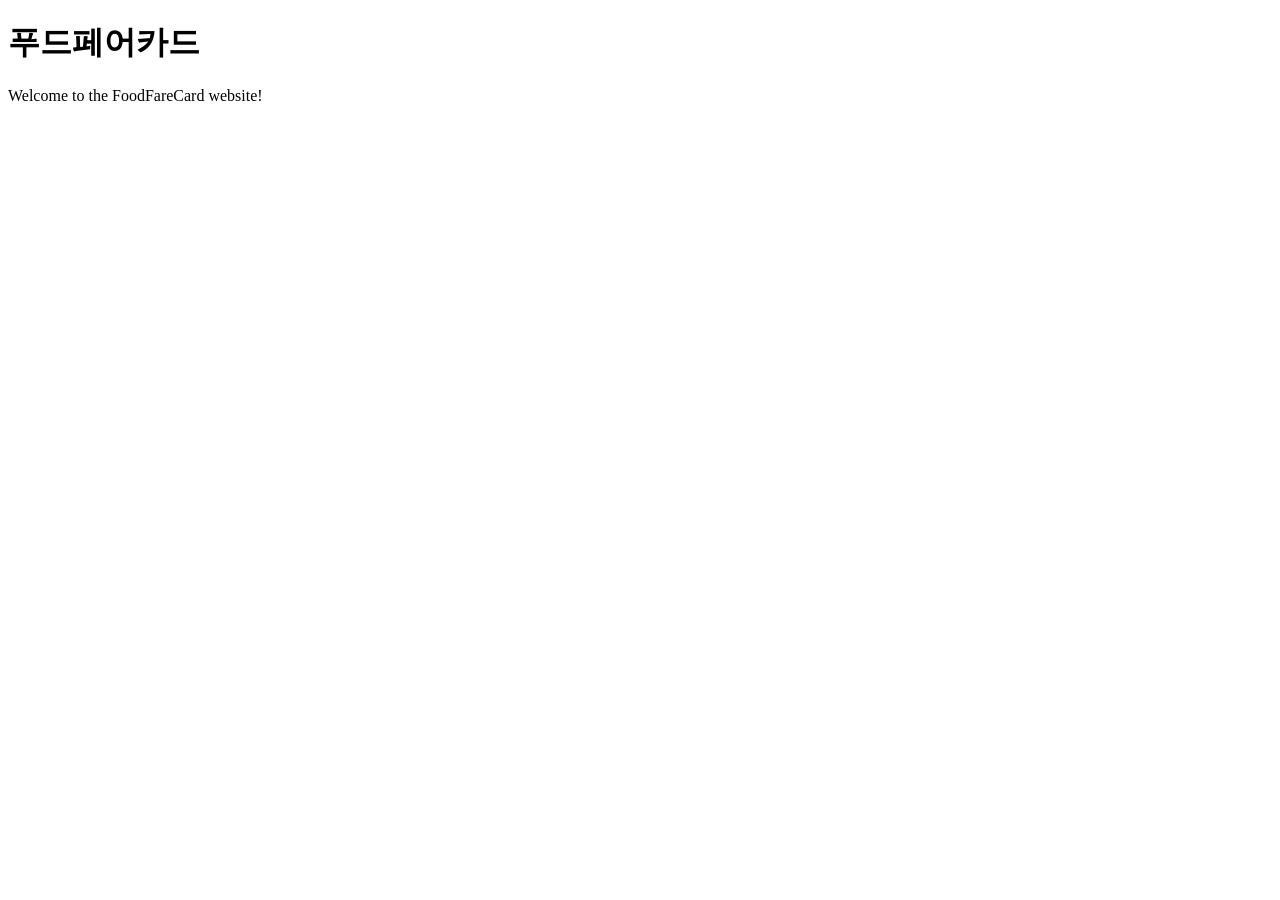
==== index.html @ 702ae9c9 "Add initial HTML structure for Mukbang Food Town" ====
<!DOCTYPE html>
<html lang="en">
<head>
  <meta charset="UTF-8">
  <meta name="viewport" content="width=device-width, initial-scale=1.0">
  <title>Mukbang Food Town</title>
</head>

<body>
  <h1>푸드페어카드</h1>
  <p>Welcome to the FoodFareCard website!</p>
</body>
</html>
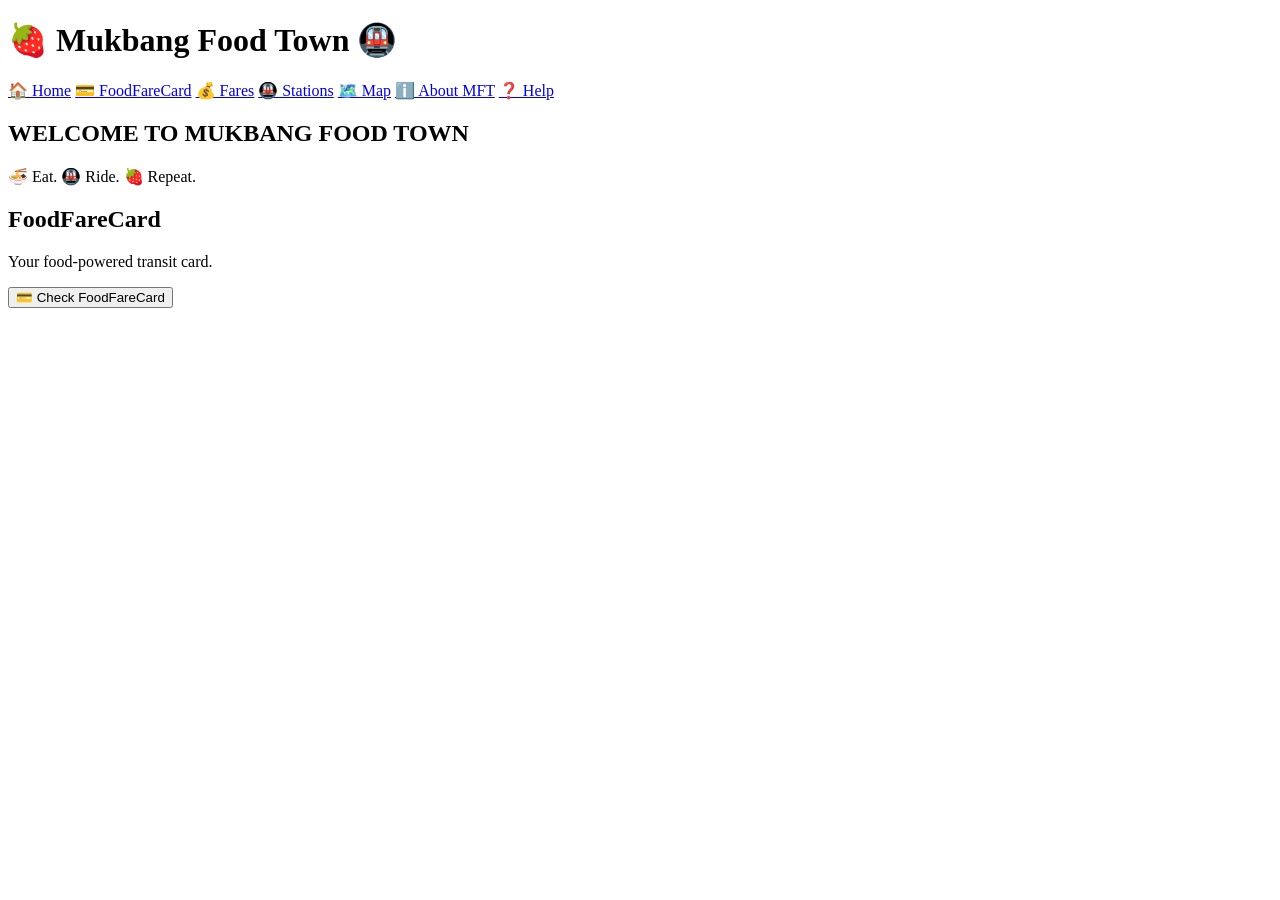
==== commit b7edf98c: "Revise index.html structure and content" ====
--- a/index.html
+++ b/index.html
@@ -1,13 +1,38 @@
 <!DOCTYPE html>
 <html lang="en">
 <head>
-  <meta charset="UTF-8">
-  <meta name="viewport" content="width=device-width, initial-scale=1.0">
-  <title>Mukbang Food Town</title>
+    <meta charset="UTF-8">
+    <meta name="viewport" content="width=device-width, initial-scale=1.0">
+    <title>Mukbang Food Town</title>
 </head>
 
 <body>
-  <h1>푸드페어카드</h1>
-  <p>Welcome to the FoodFareCard website!</p>
+
+    <header>
+        <h1>🍓 Mukbang Food Town 🚇</h1>
+
+        <nav>
+            <a href="#">🏠 Home</a>
+            <a href="#">💳 FoodFareCard</a>
+            <a href="#">💰 Fares</a>
+            <a href="#">🚇 Stations</a>
+            <a href="#">🗺️ Map</a>
+            <a href="#">ℹ️ About MFT</a>
+            <a href="#">❓ Help</a>
+        </nav>
+    </header>
+
+    <main>
+        <h2>WELCOME TO MUKBANG FOOD TOWN</h2>
+
+        <p>🍜 Eat. 🚇 Ride. 🍓 Repeat.</p>
+
+        <section>
+            <h2>FoodFareCard</h2>
+            <p>Your food-powered transit card.</p>
+            <button>💳 Check FoodFareCard</button>
+        </section>
+    </main>
+
 </body>
 </html>
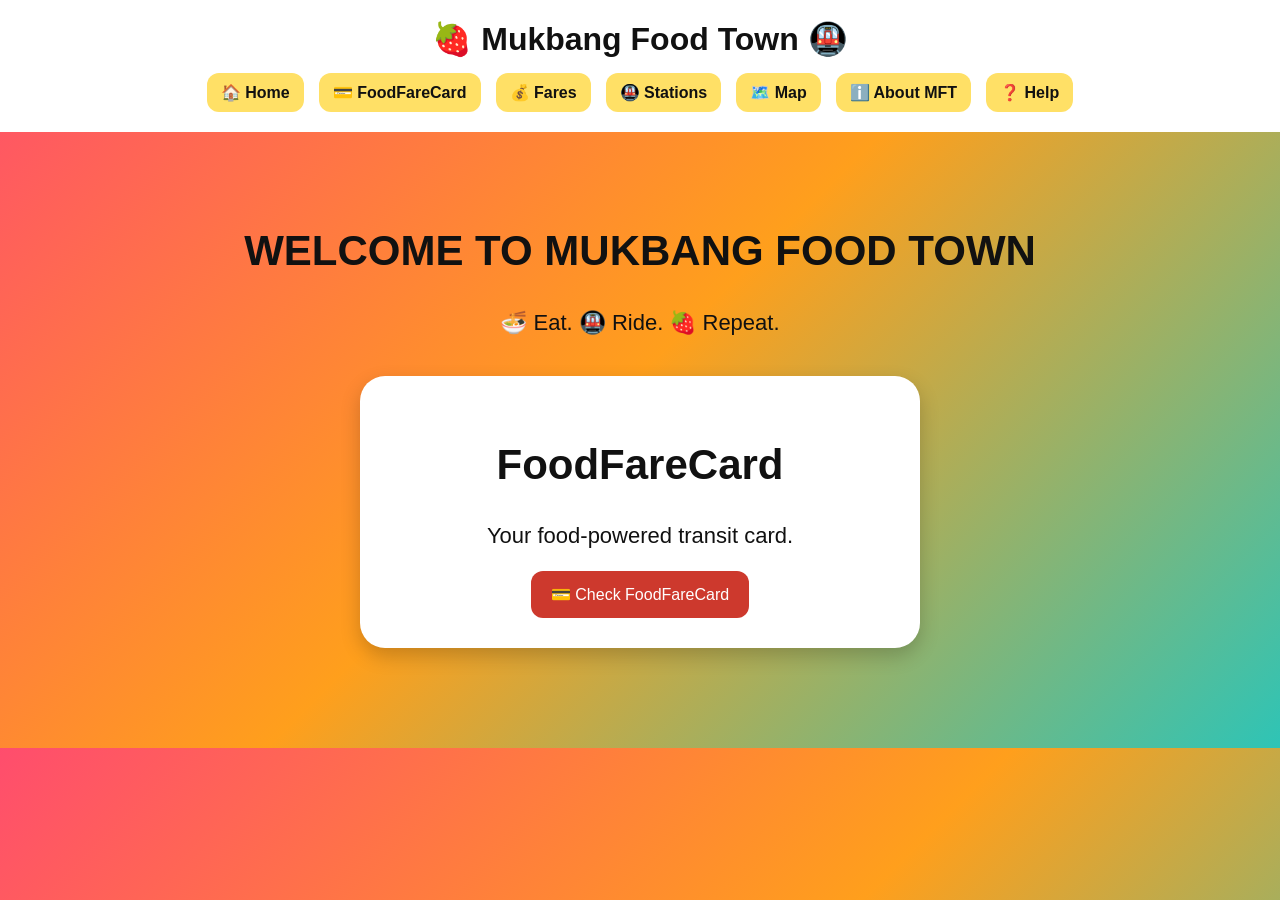
==== commit 72486c0b: "Correct closing tag for head in index.html Fix missing closing tag for head element." ====
--- a/index.html
+++ b/index.html
@@ -4,6 +4,7 @@
     <meta charset="UTF-8">
     <meta name="viewport" content="width=device-width, initial-scale=1.0">
     <title>Mukbang Food Town</title>
+    <link rel="stylesheet" href="style.css">
 </head>
 
 <body>
@@ -31,6 +32,7 @@
             <h2>FoodFareCard</h2>
             <p>Your food-powered transit card.</p>
             <button>💳 Check FoodFareCard</button>
+            
         </section>
     </main>
 
--- a/style.css
+++ b/style.css
@@ -0,0 +1,69 @@
+body {
+    margin: 0;
+    font-family: Arial, sans-serif;
+    background: linear-gradient(135deg, #ff4d6d, #ff9f1c, #2ec4b6);
+    color: #111;
+}
+
+header {
+    background: white;
+    padding: 20px;
+    text-align: center;
+}
+
+h1 {
+    margin: 0 0 15px;
+    font-size: 32px;
+}
+
+nav {
+    display: flex;
+    justify-content: center;
+    gap: 15px;
+    flex-wrap: wrap;
+}
+
+nav a {
+    text-decoration: none;
+    color: #111;
+    font-weight: bold;
+    padding: 10px 14px;
+    border-radius: 12px;
+    background: #ffe066;
+}
+
+main {
+    text-align: center;
+    padding: 60px 20px;
+}
+
+main h2 {
+    font-size: 42px;
+}
+
+main p {
+    font-size: 22px;
+}
+
+section {
+    background: white;
+    max-width: 500px;
+    margin: 40px auto;
+    padding: 30px;
+    border-radius: 25px;
+    box-shadow: 0 8px 20px rgba(0, 0, 0, 0.2);
+}
+
+button {
+    background: #cd392d;
+    color: white;
+    border: none;
+    padding: 14px 20px;
+    border-radius: 12px;
+    font-size: 16px;
+    cursor: pointer;
+}
+
+button:hover {
+    transform: scale(1.05);
+}
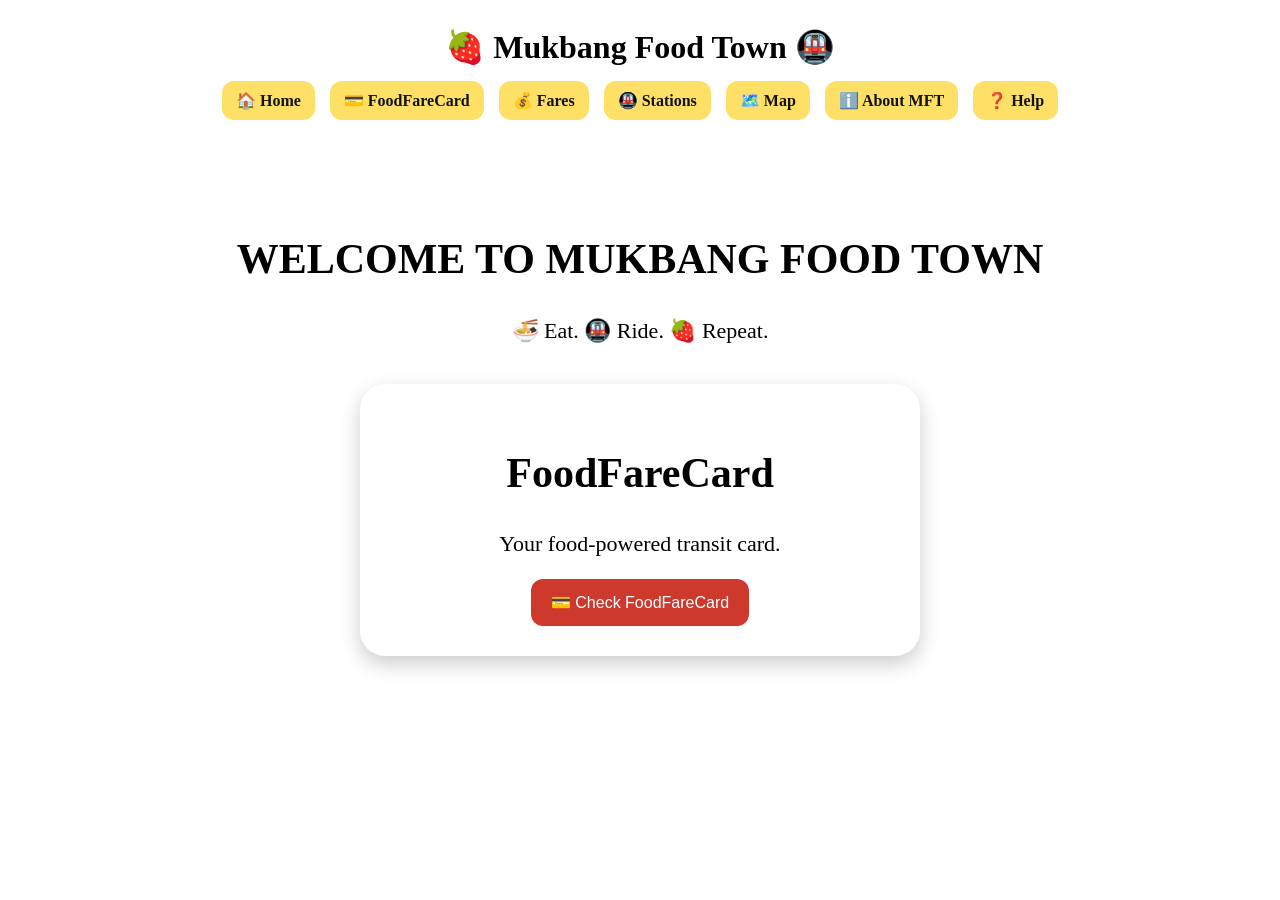
==== commit 3405dcd1: "Change button to link for FoodFareCard" ====
--- a/index.html
+++ b/index.html
@@ -31,7 +31,9 @@
         <section>
             <h2>FoodFareCard</h2>
             <p>Your food-powered transit card.</p>
-            <button>💳 Check FoodFareCard</button>
+            <a href="foodfarecard.html">
+    <button>💳 Check FoodFareCard</button>
+</a>
             
         </section>
     </main>
--- a/style.css
+++ b/style.css
@@ -1,5 +1,5 @@
-body {
-    margin: 0;
+body {body {
+ margin: 0;
     font-family: Arial, sans-serif;
     background: linear-gradient(135deg, #ff4d6d, #ff9f1c, #2ec4b6);
     color: #111;
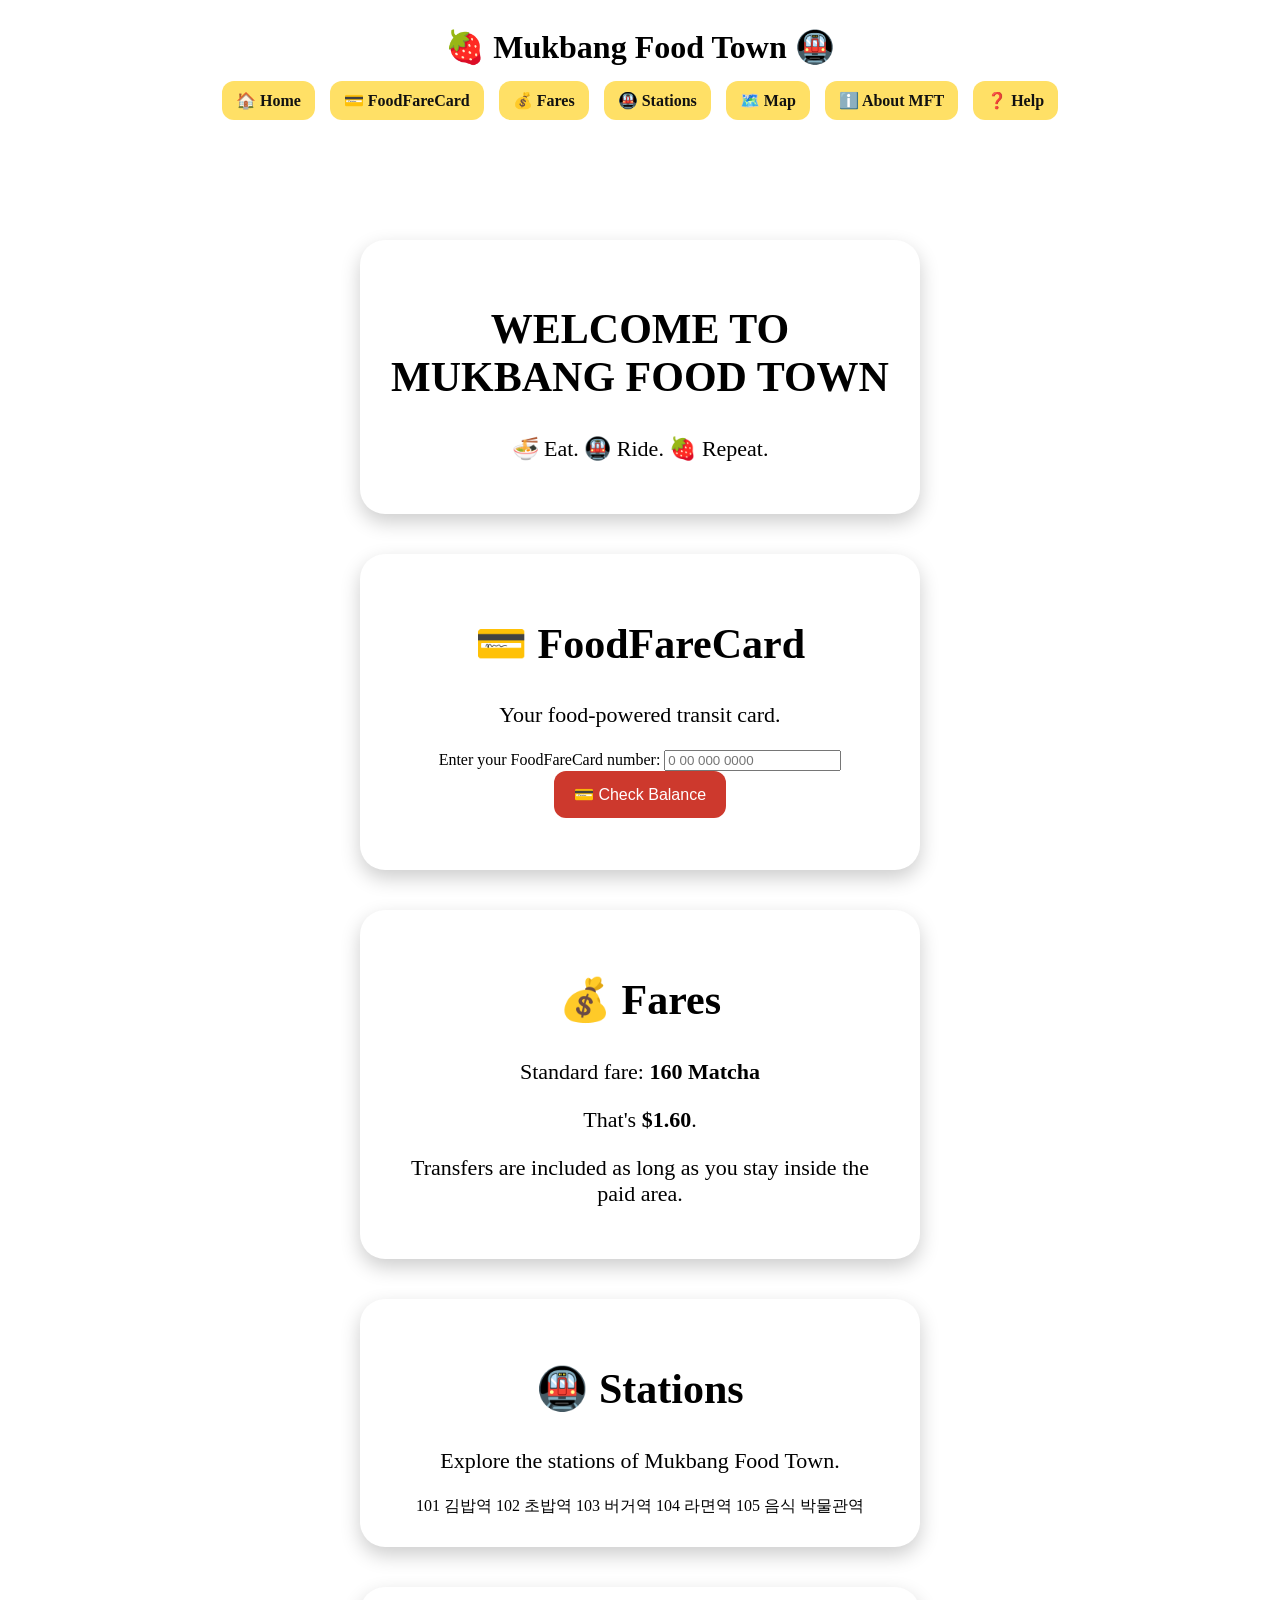
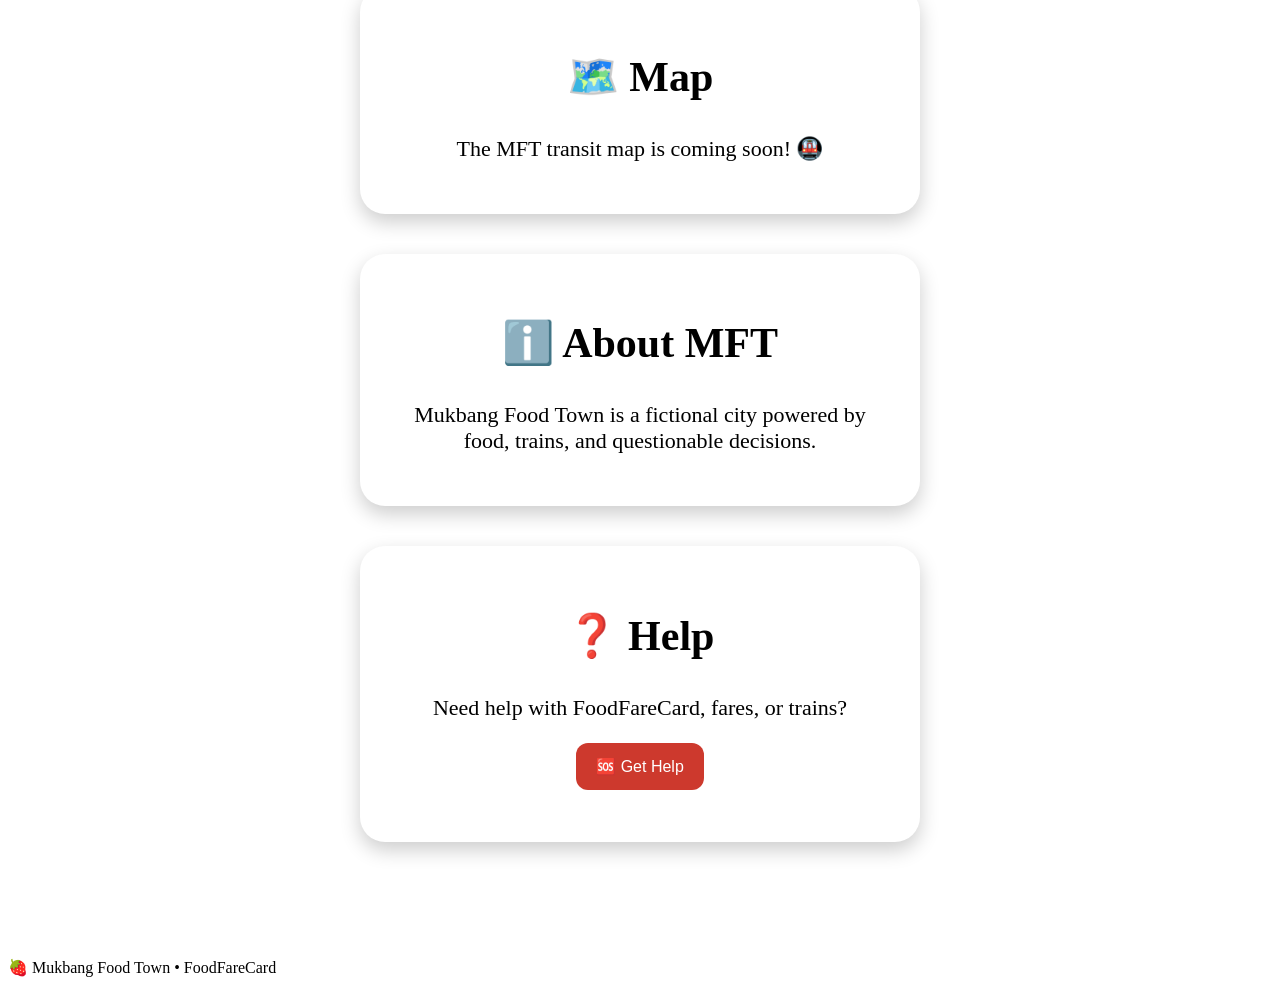
==== commit ff0049e0: "Refactor index.html with section IDs and classes" ====
--- a/index.html
+++ b/index.html
@@ -1,42 +1,187 @@
 <!DOCTYPE html>
 <html lang="en">
+
 <head>
     <meta charset="UTF-8">
     <meta name="viewport" content="width=device-width, initial-scale=1.0">
+
     <title>Mukbang Food Town</title>
+
     <link rel="stylesheet" href="style.css">
 </head>
 
 <body>
 
-    <header>
+    <header class="topbar">
+
         <h1>🍓 Mukbang Food Town 🚇</h1>
 
         <nav>
-            <a href="#">🏠 Home</a>
-            <a href="#">💳 FoodFareCard</a>
-            <a href="#">💰 Fares</a>
-            <a href="#">🚇 Stations</a>
-            <a href="#">🗺️ Map</a>
-            <a href="#">ℹ️ About MFT</a>
-            <a href="#">❓ Help</a>
+            <a href="#home">🏠 Home</a>
+            <a href="#foodfarecard">💳 FoodFareCard</a>
+            <a href="#fares">💰 Fares</a>
+            <a href="#stations">🚇 Stations</a>
+            <a href="#map">🗺️ Map</a>
+            <a href="#about">ℹ️ About MFT</a>
+            <a href="#help">❓ Help</a>
         </nav>
+
     </header>
 
+
     <main>
-        <h2>WELCOME TO MUKBANG FOOD TOWN</h2>
 
-        <p>🍜 Eat. 🚇 Ride. 🍓 Repeat.</p>
+        <!-- HOME -->
 
-        <section>
-            <h2>FoodFareCard</h2>
-            <p>Your food-powered transit card.</p>
-            <a href="foodfarecard.html">
-    <button>💳 Check FoodFareCard</button>
-</a>
-            
+        <section id="home" class="hero">
+
+            <h2>WELCOME TO MUKBANG FOOD TOWN</h2>
+
+            <p class="slogan">
+                🍜 Eat. 🚇 Ride. 🍓 Repeat.
+            </p>
+
         </section>
+
+
+        <!-- FOODFARECARD -->
+
+        <section id="foodfarecard" class="card-section">
+
+            <h2>💳 FoodFareCard</h2>
+
+            <p>
+                Your food-powered transit card.
+            </p>
+
+            <div class="checker">
+
+                <label for="cardNumber">
+                    Enter your FoodFareCard number:
+                </label>
+
+                <input
+                    type="text"
+                    id="cardNumber"
+                    placeholder="0 00 000 0000"
+                    maxlength="13"
+                >
+
+                <button onclick="checkBalance()">
+                    💳 Check Balance
+                </button>
+
+                <p id="balanceMessage"></p>
+
+            </div>
+
+        </section>
+
+
+        <!-- FARES -->
+
+        <section id="fares" class="info-section">
+
+            <h2>💰 Fares</h2>
+
+            <p>
+                Standard fare: <strong>160 Matcha</strong>
+            </p>
+
+            <p>
+                That's <strong>$1.60</strong>.
+            </p>
+
+            <p>
+                Transfers are included as long as you stay
+                inside the paid area.
+            </p>
+
+        </section>
+
+
+        <!-- STATIONS -->
+
+        <section id="stations" class="info-section">
+
+            <h2>🚇 Stations</h2>
+
+            <p>
+                Explore the stations of Mukbang Food Town.
+            </p>
+
+            <div class="station-list">
+
+                <span>101 김밥역</span>
+                <span>102 초밥역</span>
+                <span>103 버거역</span>
+                <span>104 라면역</span>
+                <span>105 음식 박물관역</span>
+
+            </div>
+
+        </section>
+
+
+        <!-- MAP -->
+
+        <section id="map" class="info-section">
+
+            <h2>🗺️ Map</h2>
+
+            <p>
+                The MFT transit map is coming soon! 🚇
+            </p>
+
+        </section>
+
+
+        <!-- ABOUT -->
+
+        <section id="about" class="info-section">
+
+            <h2>ℹ️ About MFT</h2>
+
+            <p>
+                Mukbang Food Town is a fictional city
+                powered by food, trains, and questionable decisions.
+            </p>
+
+        </section>
+
+
+        <!-- HELP -->
+
+        <section id="help" class="info-section">
+
+            <h2>❓ Help</h2>
+
+            <p>
+                Need help with FoodFareCard, fares, or trains?
+            </p>
+
+            <button onclick="showHelp()">
+                🆘 Get Help
+            </button>
+
+            <p id="helpMessage"></p>
+
+        </section>
+
     </main>
 
+
+    <footer>
+
+        <p>
+            🍓 Mukbang Food Town • FoodFareCard
+        </p>
+
+    </footer>
+
+
+    <script src="script.js"></script>
+
 </body>
+
 </html>
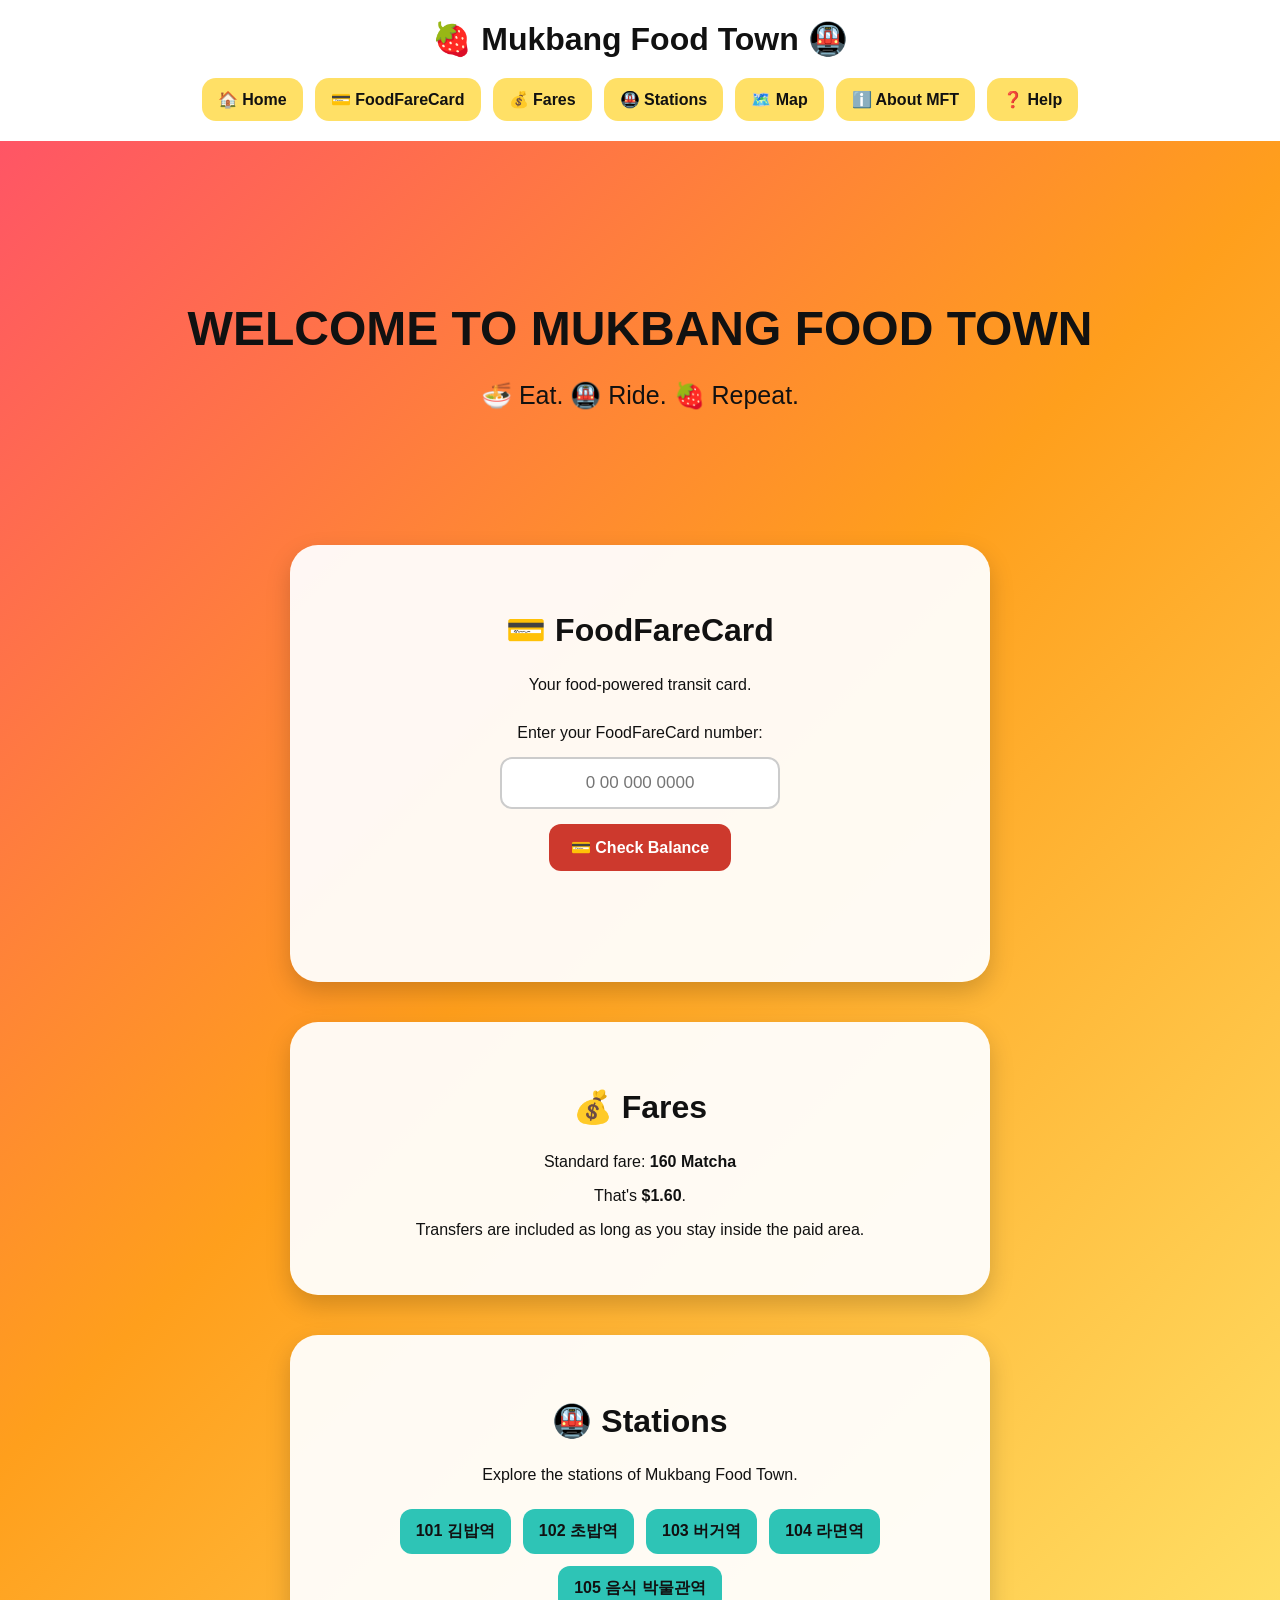
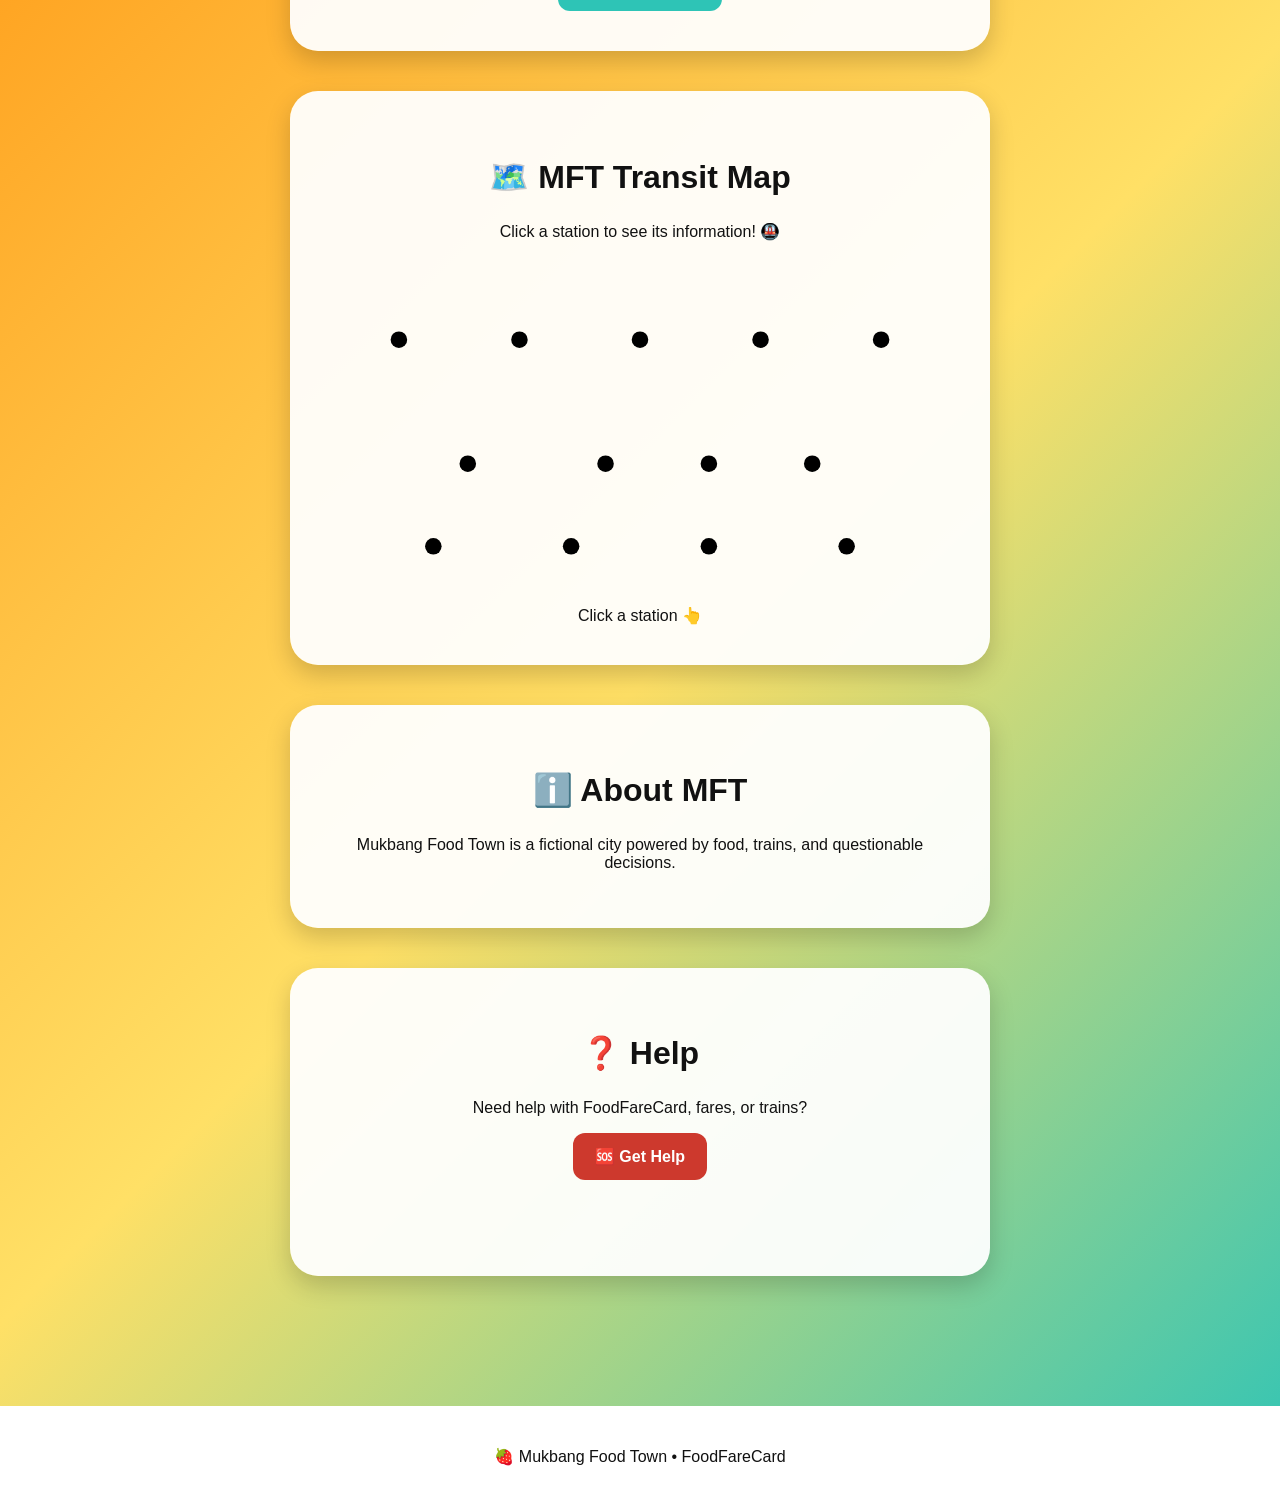
==== commit ed682a7d: "Enhance map section with SVG and station details" ====
--- a/index.html
+++ b/index.html
@@ -125,15 +125,101 @@
 
         <!-- MAP -->
 
-        <section id="map" class="info-section">
-
-            <h2>🗺️ Map</h2>
-
-            <p>
-                The MFT transit map is coming soon! 🚇
-            </p>
-
-        </section>
+        <section id="map" class="info-section map-section">
+
+    <h2>🗺️ MFT Transit Map</h2>
+
+    <p>Click a station to see its information! 🚇</p>
+
+    <div class="map-container">
+
+        <svg id="mftMap" viewBox="0 0 900 500">
+
+            <!-- LINE 1 -->
+            <line class="line1"
+                x1="100" y1="120"
+                x2="800" y2="120" />
+
+            <!-- LINE 2 -->
+            <line class="line2"
+                x1="200" y1="300"
+                x2="700" y2="300" />
+
+            <!-- LINE 3 -->
+            <line class="line3"
+                x1="150" y1="420"
+                x2="750" y2="420" />
+
+
+            <!-- LINE 1 STATIONS -->
+
+            <circle class="station"
+                cx="100" cy="120" r="12"
+                data-station="101 김밥역" />
+
+            <circle class="station"
+                cx="275" cy="120" r="12"
+                data-station="102 초밥역" />
+
+            <circle class="station"
+                cx="450" cy="120" r="12"
+                data-station="103 버거역" />
+
+            <circle class="station"
+                cx="625" cy="120" r="12"
+                data-station="104 라면역" />
+
+            <circle class="station transfer"
+                cx="800" cy="120" r="12"
+                data-station="105 음식 박물관역" />
+
+
+            <!-- LINE 2 STATIONS -->
+
+            <circle class="station"
+                cx="200" cy="300" r="12"
+                data-station="201 식품 시장역" />
+
+            <circle class="station"
+                cx="400" cy="300" r="12"
+                data-station="202 스테이크역" />
+
+            <circle class="station"
+                cx="550" cy="300" r="12"
+                data-station="203 햄버거역" />
+
+            <circle class="station"
+                cx="700" cy="300" r="12"
+                data-station="204 Nice2CU역" />
+
+
+            <!-- LINE 3 STATIONS -->
+
+            <circle class="station"
+                cx="150" cy="420" r="12"
+                data-station="301 공항역" />
+
+            <circle class="station"
+                cx="350" cy="420" r="12"
+                data-station="302 공항 음식역" />
+
+            <circle class="station transfer"
+                cx="550" cy="420" r="12"
+                data-station="303 음식 박물관역" />
+
+            <circle class="station"
+                cx="750" cy="420" r="12"
+                data-station="304 Nice3CU역" />
+
+        </svg>
+
+    </div>
+
+    <div id="stationInfo">
+        Click a station 👆
+    </div>
+
+</section>
 
 
         <!-- ABOUT -->
--- a/style.css
+++ b/style.css
@@ -1,69 +1,264 @@
-body {body {
- margin: 0;
+* {
+    box-sizing: border-box;
+}
+
+html {
+    scroll-behavior: smooth;
+}
+
+body {
+    margin: 0;
     font-family: Arial, sans-serif;
-    background: linear-gradient(135deg, #ff4d6d, #ff9f1c, #2ec4b6);
+
+    background:
+        linear-gradient(
+            135deg,
+            #ff4d6d,
+            #ff9f1c,
+            #ffe066,
+            #2ec4b6
+        );
+
     color: #111;
 }
 
-header {
+
+/* HEADER */
+
+.topbar {
     background: white;
     padding: 20px;
     text-align: center;
-}
-
-h1 {
-    margin: 0 0 15px;
+
+    position: sticky;
+    top: 0;
+
+    z-index: 100;
+}
+
+.topbar h1 {
+    margin: 0 0 20px;
     font-size: 32px;
 }
+
+
+/* NAVIGATION */
 
 nav {
     display: flex;
     justify-content: center;
-    gap: 15px;
+    align-items: center;
+
+    gap: 12px;
     flex-wrap: wrap;
 }
 
 nav a {
     text-decoration: none;
+
     color: #111;
-    font-weight: bold;
-    padding: 10px 14px;
+
+    background: #ffe066;
+
+    padding: 12px 16px;
+
+    border-radius: 14px;
+
+    font-weight: bold;
+
+    transition: 0.2s;
+}
+
+nav a:hover {
+    transform: translateY(-3px) scale(1.04);
+}
+
+
+/* MAIN */
+
+main {
+    max-width: 1100px;
+
+    margin: auto;
+
+    padding: 50px 20px;
+}
+
+
+/* HERO */
+
+.hero {
+    text-align: center;
+
+    padding: 70px 20px;
+}
+
+.hero h2 {
+    font-size: 48px;
+
+    margin-bottom: 20px;
+}
+
+.slogan {
+    font-size: 25px;
+}
+
+
+/* SECTIONS */
+
+.card-section,
+.info-section {
+
+    background: rgba(255, 255, 255, 0.94);
+
+    border-radius: 28px;
+
+    padding: 40px;
+
+    margin: 40px auto;
+
+    max-width: 700px;
+
+    text-align: center;
+
+    box-shadow:
+        0 10px 25px rgba(0, 0, 0, 0.18);
+}
+
+.card-section h2,
+.info-section h2 {
+    font-size: 32px;
+}
+
+
+/* FOODFARECARD CHECKER */
+
+.checker {
+
+    margin-top: 30px;
+
+    display: flex;
+
+    flex-direction: column;
+
+    align-items: center;
+
+    gap: 15px;
+}
+
+input {
+
+    width: 280px;
+
+    padding: 14px;
+
+    font-size: 17px;
+
+    border: 2px solid #ccc;
+
     border-radius: 12px;
-    background: #ffe066;
-}
-
-main {
-    text-align: center;
-    padding: 60px 20px;
-}
-
-main h2 {
-    font-size: 42px;
-}
-
-main p {
-    font-size: 22px;
-}
-
-section {
+
+    text-align: center;
+}
+
+
+/* BUTTONS */
+
+button {
+
+    border: none;
+
+    background: #cd392d;
+
+    color: white;
+
+    padding: 14px 22px;
+
+    border-radius: 12px;
+
+    font-size: 16px;
+
+    font-weight: bold;
+
+    cursor: pointer;
+
+    transition: 0.2s;
+}
+
+button:hover {
+
+    transform: scale(1.06);
+
+}
+
+
+/* MESSAGES */
+
+#balanceMessage,
+#helpMessage {
+
+    font-weight: bold;
+
+    min-height: 24px;
+}
+
+
+/* STATIONS */
+
+.station-list {
+
+    display: flex;
+
+    flex-wrap: wrap;
+
+    justify-content: center;
+
+    gap: 12px;
+
+    margin-top: 25px;
+}
+
+.station-list span {
+
+    background: #2ec4b6;
+
+    padding: 12px 16px;
+
+    border-radius: 12px;
+
+    font-weight: bold;
+}
+
+
+/* FOOTER */
+
+footer {
+
     background: white;
-    max-width: 500px;
-    margin: 40px auto;
-    padding: 30px;
-    border-radius: 25px;
-    box-shadow: 0 8px 20px rgba(0, 0, 0, 0.2);
-}
-
-button {
-    background: #cd392d;
-    color: white;
-    border: none;
-    padding: 14px 20px;
-    border-radius: 12px;
-    font-size: 16px;
-    cursor: pointer;
-}
-
-button:hover {
-    transform: scale(1.05);
-}
+
+    text-align: center;
+
+    padding: 25px;
+
+    margin-top: 40px;
+}
+
+
+/* MOBILE */
+
+@media (max-width: 600px) {
+
+    .topbar h1 {
+        font-size: 25px;
+    }
+
+    .hero h2 {
+        font-size: 34px;
+    }
+
+    .card-section,
+    .info-section {
+        padding: 25px;
+    }
+
+}
